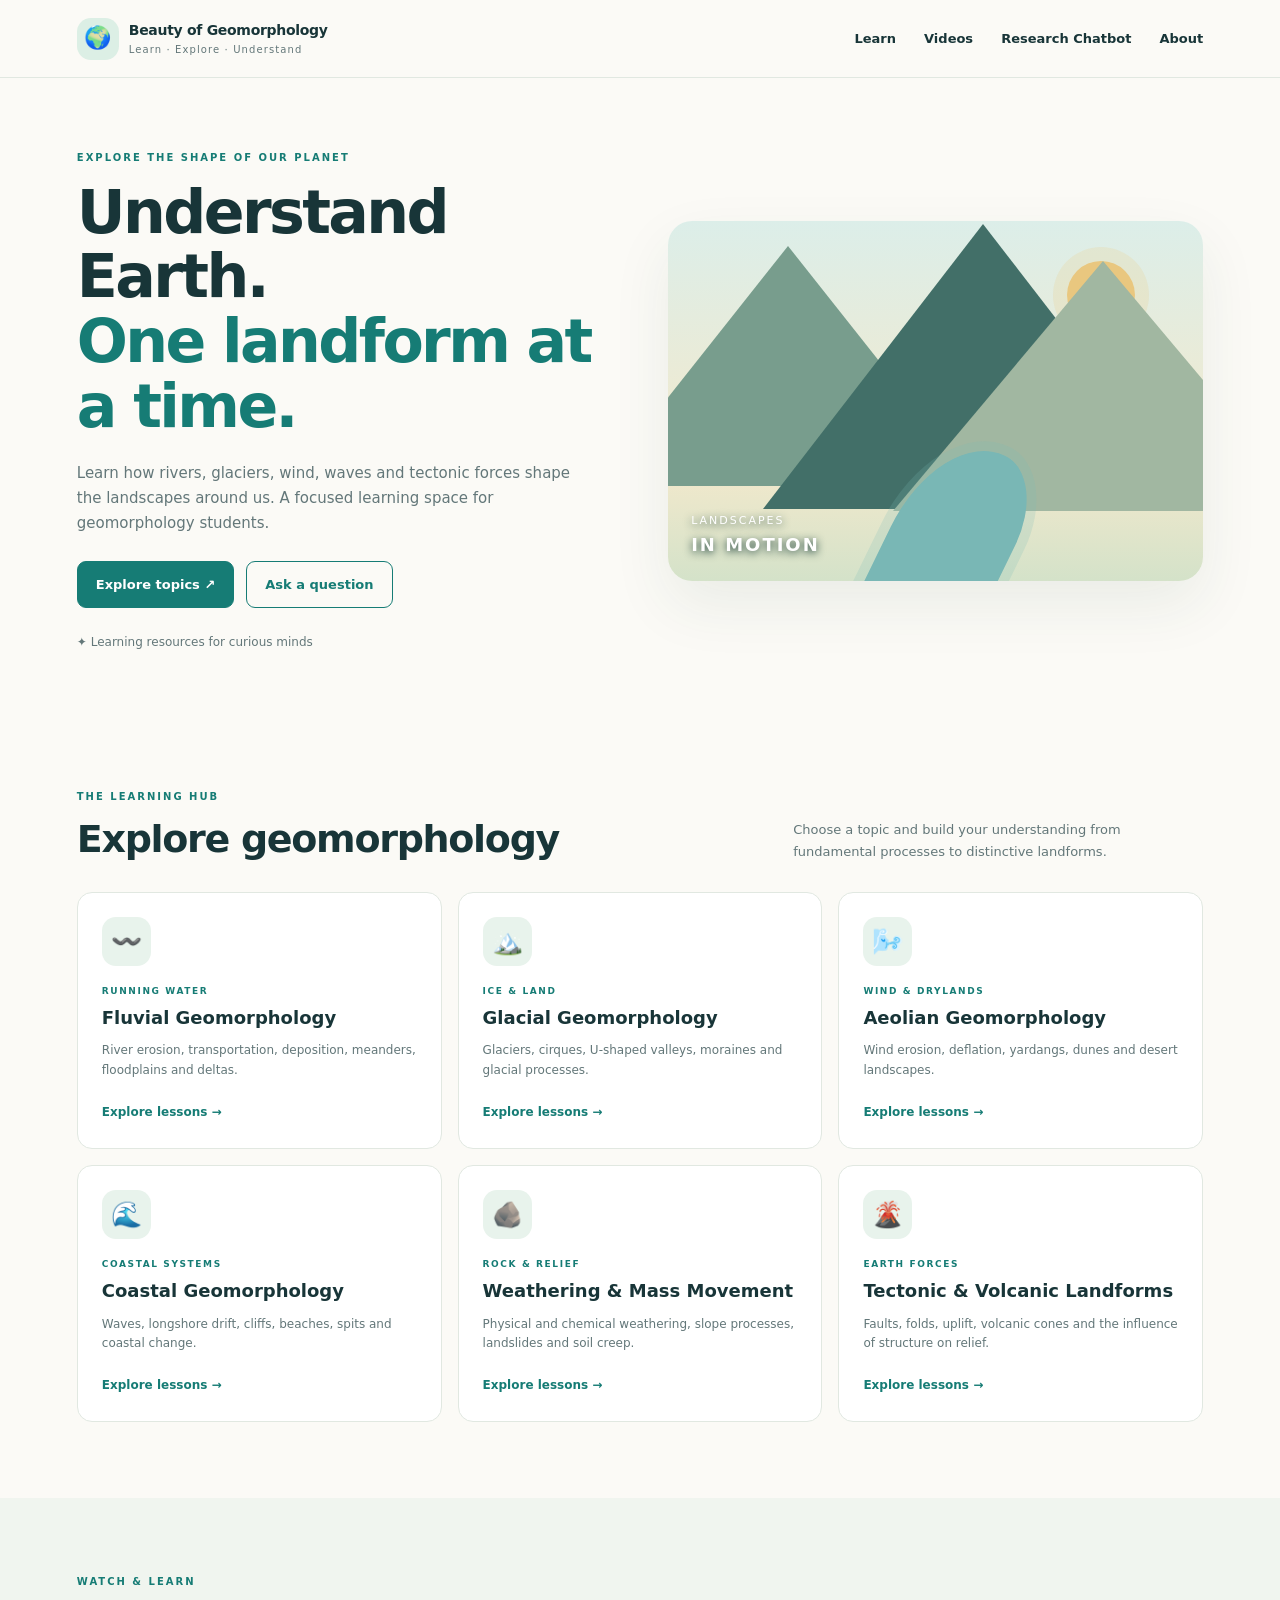
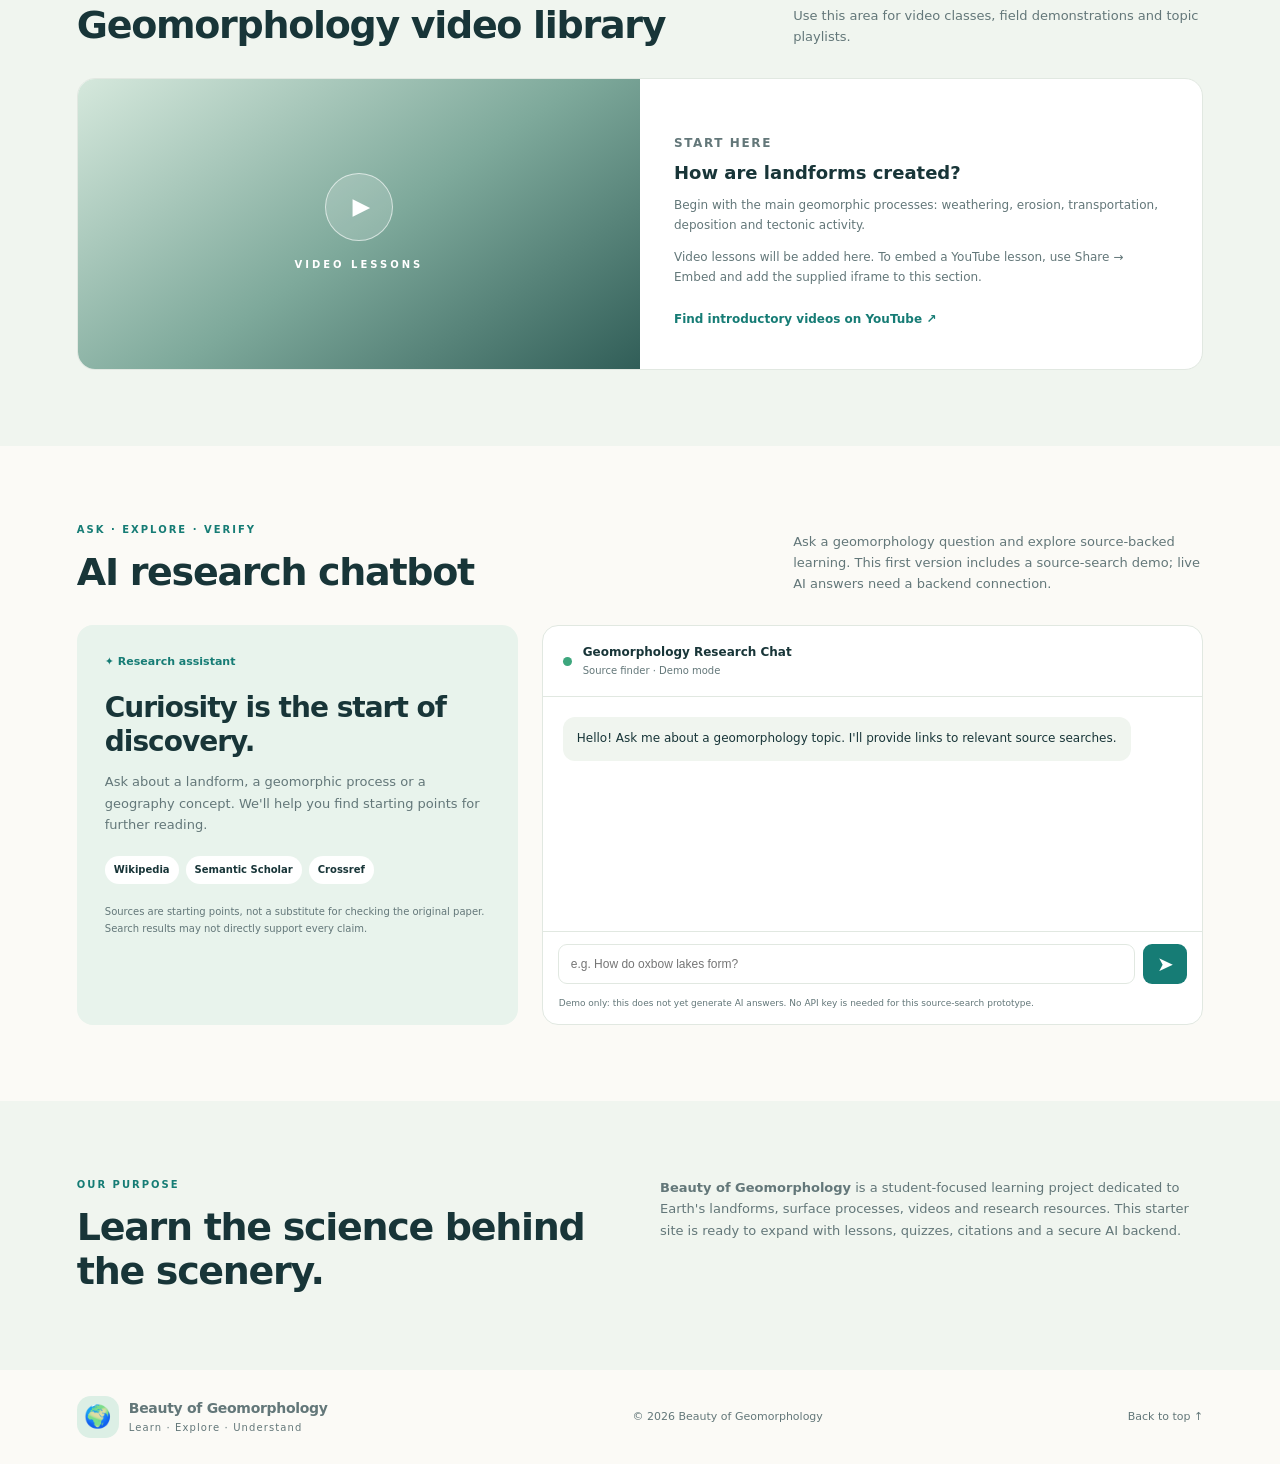
==== index.html @ 6f892590 "Add files via upload" ====
<!DOCTYPE html>
<html lang="en">
<head>
<meta charset="UTF-8">
<meta name="viewport" content="width=device-width, initial-scale=1">
<meta name="description" content="Beauty of Geomorphology: video learning and research-based explanations of Earth's landforms and processes.">
<title>Beauty of Geomorphology</title>
<link rel="stylesheet" href="style.css">
</head>
<body>
<header class="topbar">
  <a class="brand" href="#home"><span class="logo">🌍</span><span><b>Beauty of Geomorphology</b><small>Learn · Explore · Understand</small></span></a>
  <button class="menu" id="menuBtn" aria-label="Open menu">☰</button>
  <nav id="nav"><a href="#learn">Learn</a><a href="#videos">Videos</a><a href="#chat">Research Chatbot</a><a href="#about">About</a></nav>
</header>
<main>
<section class="hero" id="home">
  <div class="hero-copy">
    <p class="eyebrow">EXPLORE THE SHAPE OF OUR PLANET</p>
    <h1>Understand Earth.<br><em>One landform at a time.</em></h1>
    <p>Learn how rivers, glaciers, wind, waves and tectonic forces shape the landscapes around us. A focused learning space for geomorphology students.</p>
    <div class="actions"><a class="btn primary" href="#learn">Explore topics ↗</a><a class="btn secondary" href="#chat">Ask a question</a></div>
    <div class="note">✦ Learning resources for curious minds</div>
  </div>
  <div class="landscape" aria-label="Illustrated mountain and river landscape"><div class="sun"></div><div class="peak p1"></div><div class="peak p2"></div><div class="peak p3"></div><div class="river"></div><div class="land-label">LANDSCAPES<br><b>IN MOTION</b></div></div>
</section>
<section class="topic-section section" id="learn">
  <div class="section-head"><div><p class="eyebrow">THE LEARNING HUB</p><h2>Explore geomorphology</h2></div><p>Choose a topic and build your understanding from fundamental processes to distinctive landforms.</p></div>
  <div class="topics">
    <article class="topic"><span class="topic-icon">〰️</span><p class="tag">RUNNING WATER</p><h3>Fluvial Geomorphology</h3><p>River erosion, transportation, deposition, meanders, floodplains and deltas.</p><a href="#videos">Explore lessons →</a></article>
    <article class="topic"><span class="topic-icon">🏔️</span><p class="tag">ICE & LAND</p><h3>Glacial Geomorphology</h3><p>Glaciers, cirques, U-shaped valleys, moraines and glacial processes.</p><a href="#videos">Explore lessons →</a></article>
    <article class="topic"><span class="topic-icon">🌬️</span><p class="tag">WIND & DRYLANDS</p><h3>Aeolian Geomorphology</h3><p>Wind erosion, deflation, yardangs, dunes and desert landscapes.</p><a href="#videos">Explore lessons →</a></article>
    <article class="topic"><span class="topic-icon">🌊</span><p class="tag">COASTAL SYSTEMS</p><h3>Coastal Geomorphology</h3><p>Waves, longshore drift, cliffs, beaches, spits and coastal change.</p><a href="#videos">Explore lessons →</a></article>
    <article class="topic"><span class="topic-icon">🪨</span><p class="tag">ROCK & RELIEF</p><h3>Weathering & Mass Movement</h3><p>Physical and chemical weathering, slope processes, landslides and soil creep.</p><a href="#videos">Explore lessons →</a></article>
    <article class="topic"><span class="topic-icon">🌋</span><p class="tag">EARTH FORCES</p><h3>Tectonic & Volcanic Landforms</h3><p>Faults, folds, uplift, volcanic cones and the influence of structure on relief.</p><a href="#videos">Explore lessons →</a></article>
  </div>
</section>
<section class="video-section section" id="videos">
  <div class="section-head"><div><p class="eyebrow">WATCH & LEARN</p><h2>Geomorphology video library</h2></div><p>Use this area for video classes, field demonstrations and topic playlists.</p></div>
  <div class="video-card"><div class="video-placeholder"><span class="play">▶</span><small>VIDEO LESSONS</small></div><div class="video-text"><p class="tag">START HERE</p><h3>How are landforms created?</h3><p>Begin with the main geomorphic processes: weathering, erosion, transportation, deposition and tectonic activity.</p><p class="muted">Video lessons will be added here. To embed a YouTube lesson, use Share → Embed and add the supplied iframe to this section.</p><a class="text-link" href="https://www.youtube.com/results?search_query=introduction+to+geomorphology" target="_blank" rel="noopener">Find introductory videos on YouTube ↗</a></div></div>
</section>
<section class="chat-section section" id="chat">
  <div class="section-head"><div><p class="eyebrow">ASK · EXPLORE · VERIFY</p><h2>AI research chatbot</h2></div><p>Ask a geomorphology question and explore source-backed learning. This first version includes a source-search demo; live AI answers need a backend connection.</p></div>
  <div class="chat-layout">
    <div class="chat-intro"><div class="chat-badge">✦ Research assistant</div><h3>Curiosity is the start of discovery.</h3><p>Ask about a landform, a geomorphic process or a geography concept. We'll help you find starting points for further reading.</p><div class="source-list"><span>Wikipedia</span><span>Semantic Scholar</span><span>Crossref</span></div><p class="muted small">Sources are starting points, not a substitute for checking the original paper. Search results may not directly support every claim.</p></div>
    <div class="chatbox"><div class="chat-head"><span class="status-dot"></span><div><b>Geomorphology Research Chat</b><small>Source finder · Demo mode</small></div></div><div id="messages" class="messages"><div class="message bot">Hello! Ask me about a geomorphology topic. I'll provide links to relevant source searches.</div></div><form id="chatForm" class="chat-form"><input id="question" placeholder="e.g. How do oxbow lakes form?" maxlength="500" required><button aria-label="Send question">➤</button></form><p class="chat-disclaimer">Demo only: this does not yet generate AI answers. No API key is needed for this source-search prototype.</p></div>
  </div>
</section>
<section class="about section" id="about"><div><p class="eyebrow">OUR PURPOSE</p><h2>Learn the science behind the scenery.</h2></div><p><b>Beauty of Geomorphology</b> is a student-focused learning project dedicated to Earth's landforms, surface processes, videos and research resources. This starter site is ready to expand with lessons, quizzes, citations and a secure AI backend.</p></section>
</main>
<footer><a class="brand" href="#home"><span class="logo">🌍</span><span><b>Beauty of Geomorphology</b><small>Learn · Explore · Understand</small></span></a><p>© <span id="year"></span> Beauty of Geomorphology</p><a href="#home">Back to top ↑</a></footer>
<script src="script.js"></script>
</body>
</html>
---- style.css ----
:root{--ink:#183538;--muted:#637779;--teal:#167c75;--deep:#0c4c4b;--mint:#e8f3ec;--paper:#fbfaf6;--line:#e1e8e1;--gold:#e5bd6e;--white:#fff}*{box-sizing:border-box}html{scroll-behavior:smooth;scroll-padding-top:90px}body{margin:0;background:var(--paper);color:var(--ink);font-family:Inter,system-ui,-apple-system,"Segoe UI",sans-serif;line-height:1.65}a{color:inherit;text-decoration:none}.topbar{height:78px;padding:0 6%;display:flex;align-items:center;justify-content:space-between;position:sticky;top:0;background:rgba(251,250,246,.95);backdrop-filter:blur(12px);border-bottom:1px solid var(--line);z-index:10}.brand{display:flex;gap:10px;align-items:center}.logo{display:grid;place-items:center;width:42px;height:42px;background:#dcefe5;border-radius:14px;font-size:22px}.brand b{display:block;font-size:14px;letter-spacing:-.3px}.brand small{display:block;color:var(--muted);font-size:10px;letter-spacing:1.1px}nav{display:flex;align-items:center;gap:28px;font-size:13px;font-weight:650}nav a:hover,.text-link:hover{color:var(--teal)}.menu{display:none;border:0;background:transparent;font-size:24px}.hero{padding:72px 6% 60px;display:grid;grid-template-columns:1fr 1fr;align-items:center;gap:5%;min-height:520px;overflow:hidden}.eyebrow{font-size:10px;font-weight:800;letter-spacing:2px;color:var(--teal);margin:0 0 13px}.hero h1{font-size:clamp(36px,4.7vw,62px);line-height:1.08;letter-spacing:-2.6px;margin:0 0 22px}.hero h1 em{font-style:normal;color:var(--teal)}.hero-copy>p:not(.eyebrow){color:var(--muted);max-width:520px;font-size:15px}.actions{display:flex;gap:12px;flex-wrap:wrap;margin-top:25px}.btn{border-radius:9px;padding:12px 18px;font-weight:750;font-size:13px;display:inline-flex;align-items:center;justify-content:center;gap:12px;border:1px solid var(--teal);cursor:pointer}.primary{background:var(--teal);color:#fff}.primary:hover{background:var(--deep)}.secondary{color:var(--teal);background:transparent}.note{margin-top:25px;font-size:12px;color:var(--muted)}.landscape{height:360px;border-radius:24px;position:relative;overflow:hidden;background:linear-gradient(#dceee9 0%,#f3e9cc 68%,#d4e2c9 100%);box-shadow:0 24px 60px #284d3914}.sun{position:absolute;top:40px;right:68px;width:68px;height:68px;border-radius:50%;background:#e9c77f;box-shadow:0 0 0 14px #e9c77f33}.peak{position:absolute;bottom:95px;width:0;height:0;border-left:190px solid transparent;border-right:190px solid transparent;border-bottom:240px solid #709a8c}.p1{left:-70px;border-bottom-color:#789d8d}.p2{left:95px;bottom:72px;border-left-width:220px;border-right-width:220px;border-bottom-width:285px;border-bottom-color:#426f68}.p3{right:-110px;bottom:70px;border-left-width:210px;border-right-width:210px;border-bottom-width:250px;border-bottom-color:#a1b7a1}.river{position:absolute;bottom:-50px;left:42%;height:190px;width:120px;background:#79b7b5;transform:rotate(26deg);border-radius:60% 40% 0 0;box-shadow:0 0 0 10px #79b7b533}.land-label{position:absolute;bottom:22px;left:23px;color:#fff;font-size:11px;letter-spacing:2px;text-shadow:0 2px 9px #173d39}.land-label b{font-size:18px}.section{padding:76px 6%}.section-head{display:flex;justify-content:space-between;align-items:end;gap:28px;margin-bottom:30px}.section-head h2,.about h2{font-size:clamp(27px,3vw,38px);line-height:1.15;letter-spacing:-1.3px;margin:0}.section-head>p{max-width:410px;color:var(--muted);font-size:13px;margin:0}.topics{display:grid;grid-template-columns:repeat(3,1fr);gap:16px}.topic{padding:24px;border:1px solid var(--line);border-radius:15px;background:#fff;transition:transform .2s,box-shadow .2s}.topic:hover{transform:translateY(-3px);box-shadow:0 14px 32px #234b3c0b}.topic-icon{font-size:25px;display:inline-grid;place-items:center;background:var(--mint);width:49px;height:49px;border-radius:14px}.tag{font-size:9px;font-weight:800;letter-spacing:1.6px;color:var(--teal);margin:18px 0 7px}.topic h3,.video-text h3{font-size:18px;line-height:1.3;margin:0 0 8px}.topic>p:not(.tag),.video-text>p{font-size:12px;color:var(--muted)}.topic a,.text-link{display:inline-block;margin-top:10px;font-size:12px;color:var(--teal);font-weight:800}.video-section{background:#f0f5ef}.video-card{display:grid;grid-template-columns:1fr 1fr;background:#fff;border:1px solid var(--line);border-radius:18px;overflow:hidden}.video-placeholder{min-height:290px;background:linear-gradient(145deg,#d5e8dc,#7ea99b 52%,#315e58);display:flex;flex-direction:column;align-items:center;justify-content:center;gap:16px;color:#fff}.play{display:grid;place-items:center;width:68px;height:68px;border-radius:50%;background:#ffffff2b;border:1px solid #ffffff9c;font-size:23px;padding-left:5px}.video-placeholder small{font-size:10px;letter-spacing:3px;font-weight:800}.video-text{padding:34px;align-self:center}.muted{color:var(--muted)}.chat-layout{display:grid;grid-template-columns:.8fr 1.2fr;gap:24px;align-items:stretch}.chat-intro{padding:28px;border-radius:16px;background:#e8f3ec}.chat-badge{font-size:11px;font-weight:800;color:var(--teal)}.chat-intro h3{font-size:28px;line-height:1.2;letter-spacing:-1px;margin:20px 0 12px}.chat-intro p{font-size:13px;color:var(--muted)}.source-list{display:flex;gap:7px;flex-wrap:wrap;margin:20px 0}.source-list span{font-size:10px;font-weight:750;padding:6px 9px;background:#fff;border-radius:30px}.small{font-size:10px!important}.chatbox{background:#fff;border:1px solid var(--line);border-radius:16px;overflow:hidden;display:flex;flex-direction:column;min-height:400px}.chat-head{display:flex;gap:11px;align-items:center;padding:17px 20px;border-bottom:1px solid var(--line)}.status-dot{width:9px;height:9px;border-radius:50%;background:#3da67d}.chat-head b,.chat-head small{display:block}.chat-head b{font-size:12px}.chat-head small{font-size:10px;color:var(--muted)}.messages{padding:20px;display:flex;flex-direction:column;gap:12px;flex:1;max-height:320px;overflow:auto}.message{max-width:95%;padding:12px 14px;border-radius:12px;font-size:12px;white-space:pre-wrap;overflow-wrap:anywhere}.bot{background:#f0f5ef;align-self:flex-start}.user{background:var(--teal);color:#fff;align-self:flex-end}.message a{color:var(--teal);text-decoration:underline}.chat-form{display:flex;gap:8px;padding:12px 15px;border-top:1px solid var(--line)}.chat-form input{min-width:0;flex:1;padding:12px;border:1px solid var(--line);border-radius:9px;outline-color:var(--teal);font-size:12px}.chat-form button{width:44px;border:0;border-radius:9px;background:var(--teal);color:#fff;font-size:20px;cursor:pointer}.chat-disclaimer{padding:0 16px 13px;margin:0;font-size:9px;color:var(--muted)}.about{display:grid;grid-template-columns:1fr 1fr;gap:40px;background:#f0f5ef}.about>p{margin:0;color:var(--muted);font-size:13px}footer{display:flex;justify-content:space-between;align-items:center;gap:18px;padding:26px 6%;font-size:11px;color:var(--muted)}footer p{margin:0}.footer-brand{color:var(--ink)}@media(max-width:800px){.topbar{padding:0 5%;height:72px}.menu{display:block}nav{display:none;position:absolute;top:71px;left:0;right:0;background:var(--paper);padding:20px 6%;border-bottom:1px solid var(--line);flex-direction:column;align-items:flex-start;gap:16px}nav.open{display:flex}.hero{grid-template-columns:1fr;padding-top:52px;gap:34px}.landscape{height:300px}.section{padding:56px 5%}.section-head{align-items:flex-start;flex-direction:column;gap:10px}.topics{grid-template-columns:repeat(2,1fr)}.chat-layout{grid-template-columns:1fr}.about{grid-template-columns:1fr;gap:16px}footer{padding:22px 5%;flex-wrap:wrap}}@media(max-width:520px){.brand b{font-size:12px}.brand small{font-size:8px}.hero h1{font-size:40px;letter-spacing:-1.8px}.topics{grid-template-columns:1fr}.video-card{grid-template-columns:1fr}.video-placeholder{min-height:220px}.video-text{padding:25px}.section-head h2,.about h2{font-size:30px}footer{align-items:flex-start;flex-direction:column}}
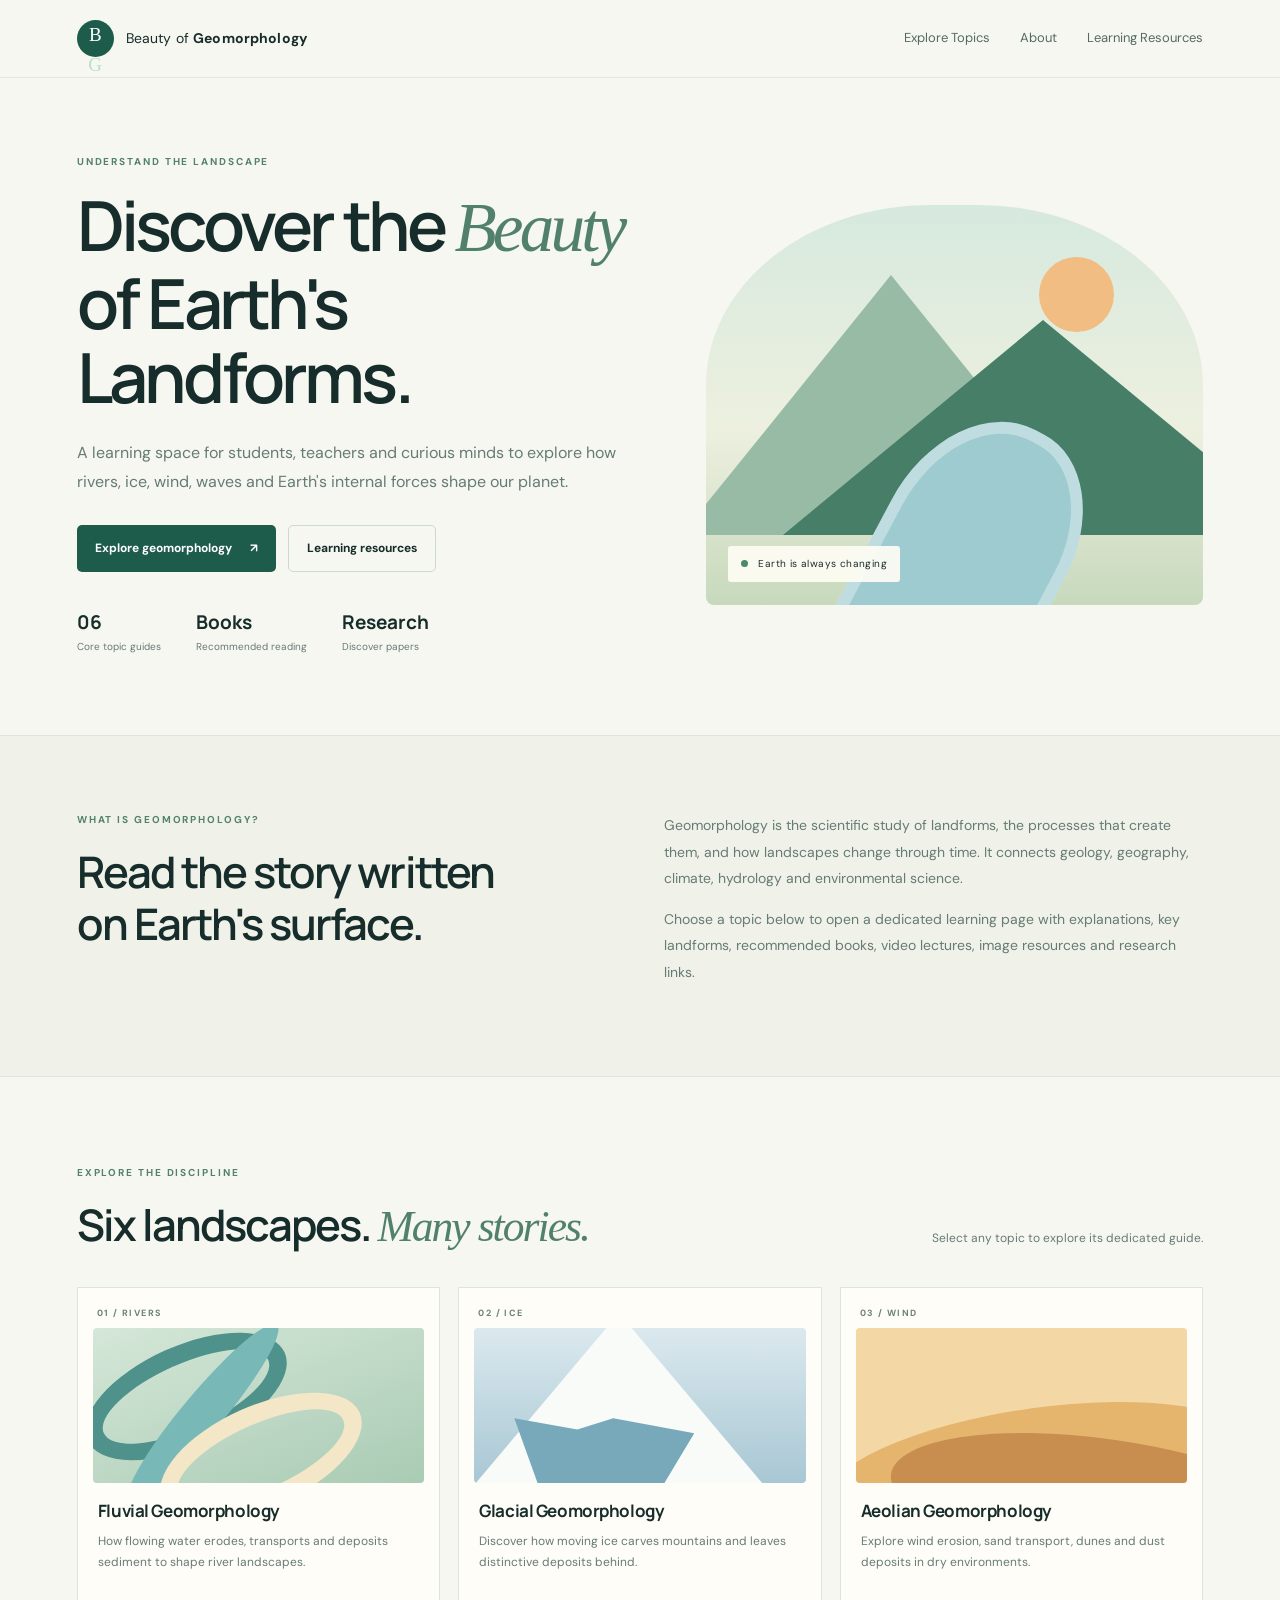
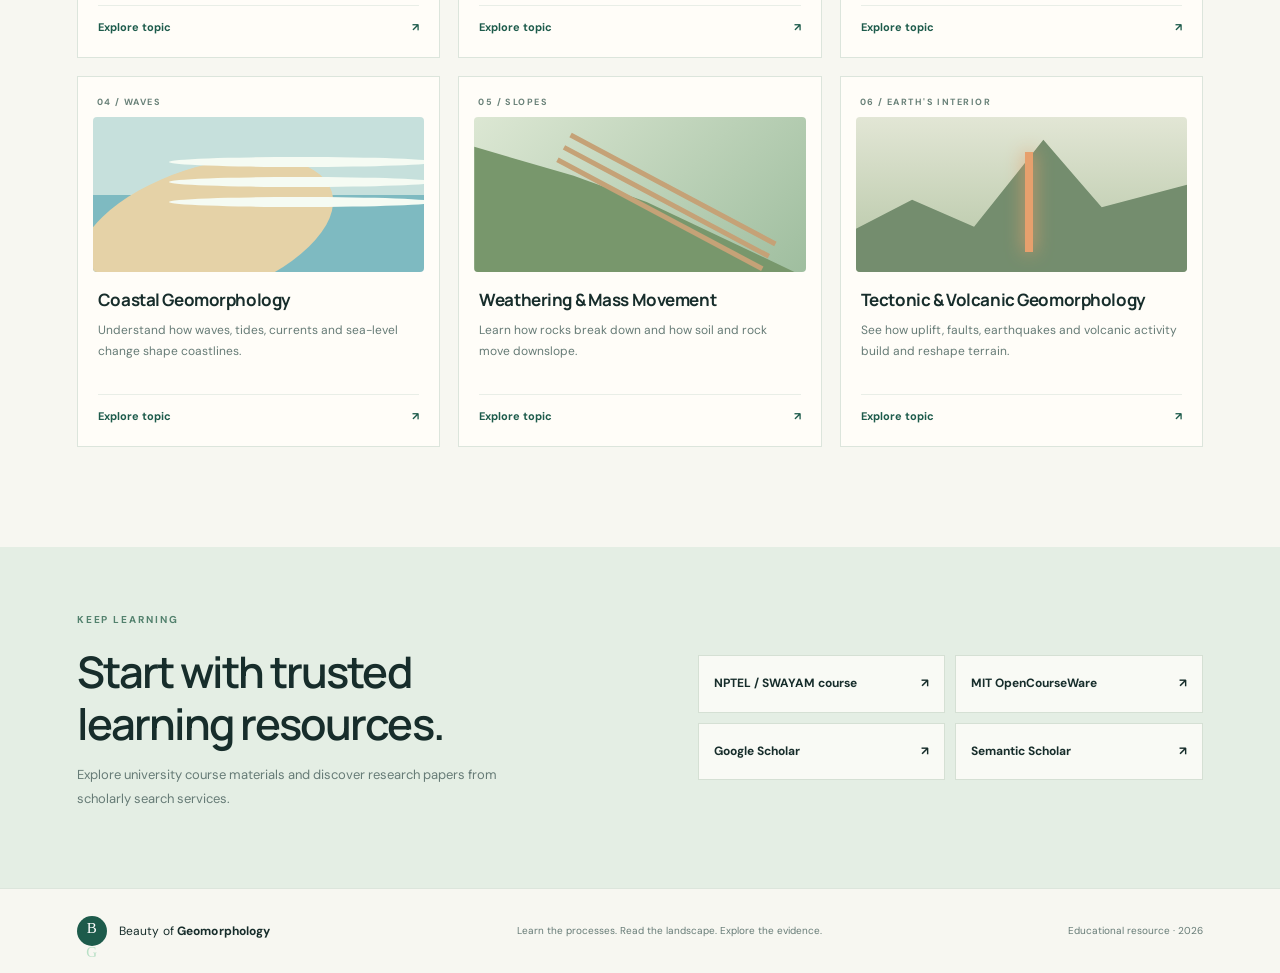
==== commit 8cfe0522: "Add files via upload" ====
--- a/index.html
+++ b/index.html
@@ -1,54 +1,55 @@
-<!DOCTYPE html>
+<!doctype html>
 <html lang="en">
 <head>
-<meta charset="UTF-8">
-<meta name="viewport" content="width=device-width, initial-scale=1">
-<meta name="description" content="Beauty of Geomorphology: video learning and research-based explanations of Earth's landforms and processes.">
-<title>Beauty of Geomorphology</title>
-<link rel="stylesheet" href="style.css">
+  <meta charset="utf-8">
+  <meta name="viewport" content="width=device-width, initial-scale=1">
+  <meta name="description" content="Beauty of Geomorphology — explore landforms, surface processes, videos, books and research resources.">
+  <title>Beauty of Geomorphology | Explore Earth's Landscapes</title>
+  <link rel="stylesheet" href="style.css">
 </head>
 <body>
-<header class="topbar">
-  <a class="brand" href="#home"><span class="logo">🌍</span><span><b>Beauty of Geomorphology</b><small>Learn · Explore · Understand</small></span></a>
-  <button class="menu" id="menuBtn" aria-label="Open menu">☰</button>
-  <nav id="nav"><a href="#learn">Learn</a><a href="#videos">Videos</a><a href="#chat">Research Chatbot</a><a href="#about">About</a></nav>
-</header>
-<main>
-<section class="hero" id="home">
-  <div class="hero-copy">
-    <p class="eyebrow">EXPLORE THE SHAPE OF OUR PLANET</p>
-    <h1>Understand Earth.<br><em>One landform at a time.</em></h1>
-    <p>Learn how rivers, glaciers, wind, waves and tectonic forces shape the landscapes around us. A focused learning space for geomorphology students.</p>
-    <div class="actions"><a class="btn primary" href="#learn">Explore topics ↗</a><a class="btn secondary" href="#chat">Ask a question</a></div>
-    <div class="note">✦ Learning resources for curious minds</div>
-  </div>
-  <div class="landscape" aria-label="Illustrated mountain and river landscape"><div class="sun"></div><div class="peak p1"></div><div class="peak p2"></div><div class="peak p3"></div><div class="river"></div><div class="land-label">LANDSCAPES<br><b>IN MOTION</b></div></div>
-</section>
-<section class="topic-section section" id="learn">
-  <div class="section-head"><div><p class="eyebrow">THE LEARNING HUB</p><h2>Explore geomorphology</h2></div><p>Choose a topic and build your understanding from fundamental processes to distinctive landforms.</p></div>
-  <div class="topics">
-    <article class="topic"><span class="topic-icon">〰️</span><p class="tag">RUNNING WATER</p><h3>Fluvial Geomorphology</h3><p>River erosion, transportation, deposition, meanders, floodplains and deltas.</p><a href="#videos">Explore lessons →</a></article>
-    <article class="topic"><span class="topic-icon">🏔️</span><p class="tag">ICE & LAND</p><h3>Glacial Geomorphology</h3><p>Glaciers, cirques, U-shaped valleys, moraines and glacial processes.</p><a href="#videos">Explore lessons →</a></article>
-    <article class="topic"><span class="topic-icon">🌬️</span><p class="tag">WIND & DRYLANDS</p><h3>Aeolian Geomorphology</h3><p>Wind erosion, deflation, yardangs, dunes and desert landscapes.</p><a href="#videos">Explore lessons →</a></article>
-    <article class="topic"><span class="topic-icon">🌊</span><p class="tag">COASTAL SYSTEMS</p><h3>Coastal Geomorphology</h3><p>Waves, longshore drift, cliffs, beaches, spits and coastal change.</p><a href="#videos">Explore lessons →</a></article>
-    <article class="topic"><span class="topic-icon">🪨</span><p class="tag">ROCK & RELIEF</p><h3>Weathering & Mass Movement</h3><p>Physical and chemical weathering, slope processes, landslides and soil creep.</p><a href="#videos">Explore lessons →</a></article>
-    <article class="topic"><span class="topic-icon">🌋</span><p class="tag">EARTH FORCES</p><h3>Tectonic & Volcanic Landforms</h3><p>Faults, folds, uplift, volcanic cones and the influence of structure on relief.</p><a href="#videos">Explore lessons →</a></article>
-  </div>
-</section>
-<section class="video-section section" id="videos">
-  <div class="section-head"><div><p class="eyebrow">WATCH & LEARN</p><h2>Geomorphology video library</h2></div><p>Use this area for video classes, field demonstrations and topic playlists.</p></div>
-  <div class="video-card"><div class="video-placeholder"><span class="play">▶</span><small>VIDEO LESSONS</small></div><div class="video-text"><p class="tag">START HERE</p><h3>How are landforms created?</h3><p>Begin with the main geomorphic processes: weathering, erosion, transportation, deposition and tectonic activity.</p><p class="muted">Video lessons will be added here. To embed a YouTube lesson, use Share → Embed and add the supplied iframe to this section.</p><a class="text-link" href="https://www.youtube.com/results?search_query=introduction+to+geomorphology" target="_blank" rel="noopener">Find introductory videos on YouTube ↗</a></div></div>
-</section>
-<section class="chat-section section" id="chat">
-  <div class="section-head"><div><p class="eyebrow">ASK · EXPLORE · VERIFY</p><h2>AI research chatbot</h2></div><p>Ask a geomorphology question and explore source-backed learning. This first version includes a source-search demo; live AI answers need a backend connection.</p></div>
-  <div class="chat-layout">
-    <div class="chat-intro"><div class="chat-badge">✦ Research assistant</div><h3>Curiosity is the start of discovery.</h3><p>Ask about a landform, a geomorphic process or a geography concept. We'll help you find starting points for further reading.</p><div class="source-list"><span>Wikipedia</span><span>Semantic Scholar</span><span>Crossref</span></div><p class="muted small">Sources are starting points, not a substitute for checking the original paper. Search results may not directly support every claim.</p></div>
-    <div class="chatbox"><div class="chat-head"><span class="status-dot"></span><div><b>Geomorphology Research Chat</b><small>Source finder · Demo mode</small></div></div><div id="messages" class="messages"><div class="message bot">Hello! Ask me about a geomorphology topic. I'll provide links to relevant source searches.</div></div><form id="chatForm" class="chat-form"><input id="question" placeholder="e.g. How do oxbow lakes form?" maxlength="500" required><button aria-label="Send question">➤</button></form><p class="chat-disclaimer">Demo only: this does not yet generate AI answers. No API key is needed for this source-search prototype.</p></div>
-  </div>
-</section>
-<section class="about section" id="about"><div><p class="eyebrow">OUR PURPOSE</p><h2>Learn the science behind the scenery.</h2></div><p><b>Beauty of Geomorphology</b> is a student-focused learning project dedicated to Earth's landforms, surface processes, videos and research resources. This starter site is ready to expand with lessons, quizzes, citations and a secure AI backend.</p></section>
-</main>
-<footer><a class="brand" href="#home"><span class="logo">🌍</span><span><b>Beauty of Geomorphology</b><small>Learn · Explore · Understand</small></span></a><p>© <span id="year"></span> Beauty of Geomorphology</p><a href="#home">Back to top ↑</a></footer>
-<script src="script.js"></script>
+  <header class="site-header">
+    <a class="brand" href="index.html"><span class="brand-mark">B<span>G</span></span><span>Beauty of <strong>Geomorphology</strong></span></a>
+    <button class="menu-toggle" id="menuToggle" aria-label="Toggle navigation">☰</button>
+    <nav id="mainNav">
+      <a href="#topics">Explore Topics</a><a href="#about">About</a><a href="#learning">Learning Resources</a>
+    </nav>
+  </header>
+  <main>
+    <section class="hero">
+      <div class="hero-content">
+        <p class="eyebrow">UNDERSTAND THE LANDSCAPE</p>
+        <h1>Discover the <em>Beauty</em><br>of Earth's Landforms.</h1>
+        <p class="hero-copy">A learning space for students, teachers and curious minds to explore how rivers, ice, wind, waves and Earth's internal forces shape our planet.</p>
+        <div class="hero-actions"><a class="button button-primary" href="#topics">Explore geomorphology <span>↗</span></a><a class="button button-ghost" href="#learning">Learning resources</a></div>
+        <div class="hero-stats"><div><strong>06</strong><span>Core topic guides</span></div><div><strong>Books</strong><span>Recommended reading</span></div><div><strong>Research</strong><span>Discover papers</span></div></div>
+      </div>
+      <div class="hero-visual" role="img" aria-label="Illustrated mountain and river landscape">
+        <div class="sun"></div><div class="mountain mountain-back"></div><div class="mountain mountain-front"></div><div class="river"></div>
+        <div class="visual-label"><span class="pulse"></span> Earth is always changing</div>
+      </div>
+    </section>
+
+    <section class="section intro" id="about">
+      <div class="section-heading"><p class="eyebrow">WHAT IS GEOMORPHOLOGY?</p><h2>Read the story written<br>on Earth's surface.</h2></div>
+      <div class="intro-copy"><p>Geomorphology is the scientific study of landforms, the processes that create them, and how landscapes change through time. It connects geology, geography, climate, hydrology and environmental science.</p><p>Choose a topic below to open a dedicated learning page with explanations, key landforms, recommended books, video lectures, image resources and research links.</p></div>
+    </section>
+
+    <section class="section topics-section" id="topics">
+      <div class="section-topline"><div><p class="eyebrow">EXPLORE THE DISCIPLINE</p><h2>Six landscapes. <em>Many stories.</em></h2></div><p class="section-note">Select any topic to explore its dedicated guide.</p></div>
+      <div class="topic-grid">
+        <a class="topic-card topic-fluvial" href="topic.html?topic=fluvial"><span class="topic-number">01 / RIVERS</span><div class="topic-art art-river"><span></span></div><div class="topic-card-body"><h3>Fluvial Geomorphology</h3><p>How flowing water erodes, transports and deposits sediment to shape river landscapes.</p><span class="card-link">Explore topic <b>↗</b></span></div></a>
+        <a class="topic-card topic-glacial" href="topic.html?topic=glacial"><span class="topic-number">02 / ICE</span><div class="topic-art art-glacier"><span></span></div><div class="topic-card-body"><h3>Glacial Geomorphology</h3><p>Discover how moving ice carves mountains and leaves distinctive deposits behind.</p><span class="card-link">Explore topic <b>↗</b></span></div></a>
+        <a class="topic-card topic-aeolian" href="topic.html?topic=aeolian"><span class="topic-number">03 / WIND</span><div class="topic-art art-dunes"><span></span></div><div class="topic-card-body"><h3>Aeolian Geomorphology</h3><p>Explore wind erosion, sand transport, dunes and dust deposits in dry environments.</p><span class="card-link">Explore topic <b>↗</b></span></div></a>
+        <a class="topic-card topic-coastal" href="topic.html?topic=coastal"><span class="topic-number">04 / WAVES</span><div class="topic-art art-coast"><span></span></div><div class="topic-card-body"><h3>Coastal Geomorphology</h3><p>Understand how waves, tides, currents and sea-level change shape coastlines.</p><span class="card-link">Explore topic <b>↗</b></span></div></a>
+        <a class="topic-card topic-weathering" href="topic.html?topic=weathering"><span class="topic-number">05 / SLOPES</span><div class="topic-art art-slope"><span></span></div><div class="topic-card-body"><h3>Weathering &amp; Mass Movement</h3><p>Learn how rocks break down and how soil and rock move downslope.</p><span class="card-link">Explore topic <b>↗</b></span></div></a>
+        <a class="topic-card topic-tectonic" href="topic.html?topic=tectonic"><span class="topic-number">06 / EARTH'S INTERIOR</span><div class="topic-art art-tectonic"><span></span></div><div class="topic-card-body"><h3>Tectonic &amp; Volcanic Geomorphology</h3><p>See how uplift, faults, earthquakes and volcanic activity build and reshape terrain.</p><span class="card-link">Explore topic <b>↗</b></span></div></a>
+      </div>
+    </section>
+
+    <section class="resource-band" id="learning"><div><p class="eyebrow">KEEP LEARNING</p><h2>Start with trusted<br>learning resources.</h2><p>Explore university course materials and discover research papers from scholarly search services.</p></div><div class="resource-links"><a href="https://onlinecourses.nptel.ac.in/e-learning/preview/noc22_ce48" target="_blank" rel="noopener">NPTEL / SWAYAM course <span>↗</span></a><a href="https://ocw.mit.edu/courses/12-163-surface-processes-and-landscape-evolution-fall-2004/pages/lecture-notes/" target="_blank" rel="noopener">MIT OpenCourseWare <span>↗</span></a><a href="https://scholar.google.com/" target="_blank" rel="noopener">Google Scholar <span>↗</span></a><a href="https://www.semanticscholar.org/" target="_blank" rel="noopener">Semantic Scholar <span>↗</span></a></div></section>
+  </main>
+  <footer><a class="brand footer-brand" href="index.html"><span class="brand-mark">B<span>G</span></span><span>Beauty of <strong>Geomorphology</strong></span></a><p>Learn the processes. Read the landscape. Explore the evidence.</p><span>Educational resource · 2026</span></footer>
+  <script src="script.js"></script>
 </body>
-</html>
+</html>
--- a/style.css
+++ b/style.css
@@ -1 +1,5 @@
-:root{--ink:#183538;--muted:#637779;--teal:#167c75;--deep:#0c4c4b;--mint:#e8f3ec;--paper:#fbfaf6;--line:#e1e8e1;--gold:#e5bd6e;--white:#fff}*{box-sizing:border-box}html{scroll-behavior:smooth;scroll-padding-top:90px}body{margin:0;background:var(--paper);color:var(--ink);font-family:Inter,system-ui,-apple-system,"Segoe UI",sans-serif;line-height:1.65}a{color:inherit;text-decoration:none}.topbar{height:78px;padding:0 6%;display:flex;align-items:center;justify-content:space-between;position:sticky;top:0;background:rgba(251,250,246,.95);backdrop-filter:blur(12px);border-bottom:1px solid var(--line);z-index:10}.brand{display:flex;gap:10px;align-items:center}.logo{display:grid;place-items:center;width:42px;height:42px;background:#dcefe5;border-radius:14px;font-size:22px}.brand b{display:block;font-size:14px;letter-spacing:-.3px}.brand small{display:block;color:var(--muted);font-size:10px;letter-spacing:1.1px}nav{display:flex;align-items:center;gap:28px;font-size:13px;font-weight:650}nav a:hover,.text-link:hover{color:var(--teal)}.menu{display:none;border:0;background:transparent;font-size:24px}.hero{padding:72px 6% 60px;display:grid;grid-template-columns:1fr 1fr;align-items:center;gap:5%;min-height:520px;overflow:hidden}.eyebrow{font-size:10px;font-weight:800;letter-spacing:2px;color:var(--teal);margin:0 0 13px}.hero h1{font-size:clamp(36px,4.7vw,62px);line-height:1.08;letter-spacing:-2.6px;margin:0 0 22px}.hero h1 em{font-style:normal;color:var(--teal)}.hero-copy>p:not(.eyebrow){color:var(--muted);max-width:520px;font-size:15px}.actions{display:flex;gap:12px;flex-wrap:wrap;margin-top:25px}.btn{border-radius:9px;padding:12px 18px;font-weight:750;font-size:13px;display:inline-flex;align-items:center;justify-content:center;gap:12px;border:1px solid var(--teal);cursor:pointer}.primary{background:var(--teal);color:#fff}.primary:hover{background:var(--deep)}.secondary{color:var(--teal);background:transparent}.note{margin-top:25px;font-size:12px;color:var(--muted)}.landscape{height:360px;border-radius:24px;position:relative;overflow:hidden;background:linear-gradient(#dceee9 0%,#f3e9cc 68%,#d4e2c9 100%);box-shadow:0 24px 60px #284d3914}.sun{position:absolute;top:40px;right:68px;width:68px;height:68px;border-radius:50%;background:#e9c77f;box-shadow:0 0 0 14px #e9c77f33}.peak{position:absolute;bottom:95px;width:0;height:0;border-left:190px solid transparent;border-right:190px solid transparent;border-bottom:240px solid #709a8c}.p1{left:-70px;border-bottom-color:#789d8d}.p2{left:95px;bottom:72px;border-left-width:220px;border-right-width:220px;border-bottom-width:285px;border-bottom-color:#426f68}.p3{right:-110px;bottom:70px;border-left-width:210px;border-right-width:210px;border-bottom-width:250px;border-bottom-color:#a1b7a1}.river{position:absolute;bottom:-50px;left:42%;height:190px;width:120px;background:#79b7b5;transform:rotate(26deg);border-radius:60% 40% 0 0;box-shadow:0 0 0 10px #79b7b533}.land-label{position:absolute;bottom:22px;left:23px;color:#fff;font-size:11px;letter-spacing:2px;text-shadow:0 2px 9px #173d39}.land-label b{font-size:18px}.section{padding:76px 6%}.section-head{display:flex;justify-content:space-between;align-items:end;gap:28px;margin-bottom:30px}.section-head h2,.about h2{font-size:clamp(27px,3vw,38px);line-height:1.15;letter-spacing:-1.3px;margin:0}.section-head>p{max-width:410px;color:var(--muted);font-size:13px;margin:0}.topics{display:grid;grid-template-columns:repeat(3,1fr);gap:16px}.topic{padding:24px;border:1px solid var(--line);border-radius:15px;background:#fff;transition:transform .2s,box-shadow .2s}.topic:hover{transform:translateY(-3px);box-shadow:0 14px 32px #234b3c0b}.topic-icon{font-size:25px;display:inline-grid;place-items:center;background:var(--mint);width:49px;height:49px;border-radius:14px}.tag{font-size:9px;font-weight:800;letter-spacing:1.6px;color:var(--teal);margin:18px 0 7px}.topic h3,.video-text h3{font-size:18px;line-height:1.3;margin:0 0 8px}.topic>p:not(.tag),.video-text>p{font-size:12px;color:var(--muted)}.topic a,.text-link{display:inline-block;margin-top:10px;font-size:12px;color:var(--teal);font-weight:800}.video-section{background:#f0f5ef}.video-card{display:grid;grid-template-columns:1fr 1fr;background:#fff;border:1px solid var(--line);border-radius:18px;overflow:hidden}.video-placeholder{min-height:290px;background:linear-gradient(145deg,#d5e8dc,#7ea99b 52%,#315e58);display:flex;flex-direction:column;align-items:center;justify-content:center;gap:16px;color:#fff}.play{display:grid;place-items:center;width:68px;height:68px;border-radius:50%;background:#ffffff2b;border:1px solid #ffffff9c;font-size:23px;padding-left:5px}.video-placeholder small{font-size:10px;letter-spacing:3px;font-weight:800}.video-text{padding:34px;align-self:center}.muted{color:var(--muted)}.chat-layout{display:grid;grid-template-columns:.8fr 1.2fr;gap:24px;align-items:stretch}.chat-intro{padding:28px;border-radius:16px;background:#e8f3ec}.chat-badge{font-size:11px;font-weight:800;color:var(--teal)}.chat-intro h3{font-size:28px;line-height:1.2;letter-spacing:-1px;margin:20px 0 12px}.chat-intro p{font-size:13px;color:var(--muted)}.source-list{display:flex;gap:7px;flex-wrap:wrap;margin:20px 0}.source-list span{font-size:10px;font-weight:750;padding:6px 9px;background:#fff;border-radius:30px}.small{font-size:10px!important}.chatbox{background:#fff;border:1px solid var(--line);border-radius:16px;overflow:hidden;display:flex;flex-direction:column;min-height:400px}.chat-head{display:flex;gap:11px;align-items:center;padding:17px 20px;border-bottom:1px solid var(--line)}.status-dot{width:9px;height:9px;border-radius:50%;background:#3da67d}.chat-head b,.chat-head small{display:block}.chat-head b{font-size:12px}.chat-head small{font-size:10px;color:var(--muted)}.messages{padding:20px;display:flex;flex-direction:column;gap:12px;flex:1;max-height:320px;overflow:auto}.message{max-width:95%;padding:12px 14px;border-radius:12px;font-size:12px;white-space:pre-wrap;overflow-wrap:anywhere}.bot{background:#f0f5ef;align-self:flex-start}.user{background:var(--teal);color:#fff;align-self:flex-end}.message a{color:var(--teal);text-decoration:underline}.chat-form{display:flex;gap:8px;padding:12px 15px;border-top:1px solid var(--line)}.chat-form input{min-width:0;flex:1;padding:12px;border:1px solid var(--line);border-radius:9px;outline-color:var(--teal);font-size:12px}.chat-form button{width:44px;border:0;border-radius:9px;background:var(--teal);color:#fff;font-size:20px;cursor:pointer}.chat-disclaimer{padding:0 16px 13px;margin:0;font-size:9px;color:var(--muted)}.about{display:grid;grid-template-columns:1fr 1fr;gap:40px;background:#f0f5ef}.about>p{margin:0;color:var(--muted);font-size:13px}footer{display:flex;justify-content:space-between;align-items:center;gap:18px;padding:26px 6%;font-size:11px;color:var(--muted)}footer p{margin:0}.footer-brand{color:var(--ink)}@media(max-width:800px){.topbar{padding:0 5%;height:72px}.menu{display:block}nav{display:none;position:absolute;top:71px;left:0;right:0;background:var(--paper);padding:20px 6%;border-bottom:1px solid var(--line);flex-direction:column;align-items:flex-start;gap:16px}nav.open{display:flex}.hero{grid-template-columns:1fr;padding-top:52px;gap:34px}.landscape{height:300px}.section{padding:56px 5%}.section-head{align-items:flex-start;flex-direction:column;gap:10px}.topics{grid-template-columns:repeat(2,1fr)}.chat-layout{grid-template-columns:1fr}.about{grid-template-columns:1fr;gap:16px}footer{padding:22px 5%;flex-wrap:wrap}}@media(max-width:520px){.brand b{font-size:12px}.brand small{font-size:8px}.hero h1{font-size:40px;letter-spacing:-1.8px}.topics{grid-template-columns:1fr}.video-card{grid-template-columns:1fr}.video-placeholder{min-height:220px}.video-text{padding:25px}.section-head h2,.about h2{font-size:30px}footer{align-items:flex-start;flex-direction:column}}
+@import url('https://fonts.googleapis.com/css2?family=DM+Sans:wght@400;500;600;700&family=Manrope:wght@400;500;600;700;800&display=swap');
+:root{--ink:#172d2b;--muted:#667b76;--paper:#f7f7f1;--green:#c9e6d1;--green-dark:#1d5b4b;--line:#dce5dc;--orange:#e59c65;--white:#fff;--serif:Georgia,'Times New Roman',serif}
+*{box-sizing:border-box}html{scroll-behavior:smooth;scroll-padding-top:90px}body{margin:0;background:var(--paper);color:var(--ink);font-family:'DM Sans',Arial,sans-serif;line-height:1.6}a{color:inherit;text-decoration:none}.site-header{height:78px;padding:0 6vw;display:flex;align-items:center;justify-content:space-between;border-bottom:1px solid #e3e8df;background:rgba(247,247,241,.96);position:sticky;top:0;z-index:20;backdrop-filter:blur(12px)}.brand{display:flex;align-items:center;gap:12px;font-size:14px;letter-spacing:.01em}.brand strong{font-weight:700}.brand-mark{height:37px;width:37px;border-radius:50%;background:var(--green-dark);color:white;display:grid;place-items:center;font-family:var(--serif);font-size:19px;position:relative}.brand-mark span{color:#b8e0c5}.site-header nav{display:flex;gap:30px;font-size:13px;color:#536b64}.site-header nav a:hover,.back-link:hover{color:#16805d}.menu-toggle{display:none;border:0;background:none;font-size:24px;color:var(--ink)}.hero{padding:76px 6vw 80px;display:grid;grid-template-columns:1fr .9fr;gap:6vw;align-items:center;min-height:560px}.hero-content{max-width:610px}.eyebrow{font-size:10px;letter-spacing:.19em;font-weight:700;color:#52816d;margin:0 0 18px}.hero h1,.topic-hero h1{font-family:Manrope,Arial,sans-serif;font-size:clamp(43px,5.4vw,74px);line-height:1.08;letter-spacing:-.055em;margin:0 0 24px;font-weight:600}.hero h1 em,.section h2 em{font-family:var(--serif);font-weight:400;color:#51816c}.hero-copy{max-width:540px;color:var(--muted);font-size:16px;line-height:1.8}.hero-actions{display:flex;flex-wrap:wrap;gap:12px;margin:28px 0}.button{display:inline-flex;align-items:center;gap:18px;padding:13px 18px;border-radius:5px;font-size:12px;font-weight:700;transition:transform .2s,background .2s}.button:hover{transform:translateY(-2px)}.button-primary{background:var(--green-dark);color:white}.button-primary:hover{background:#124535}.button-ghost{border:1px solid #ccd9cf;color:var(--ink)}.hero-stats{display:flex;gap:35px;margin-top:35px}.hero-stats div{display:flex;flex-direction:column;gap:2px}.hero-stats strong{font-family:Manrope;font-size:19px}.hero-stats span{font-size:10px;color:var(--muted)}.hero-visual{height:400px;position:relative;overflow:hidden;border-radius:45% 45% 8px 8px;background:linear-gradient(180deg,#d6e9de 0%,#edf0df 56%,#c7d9bc 100%)}.sun{position:absolute;width:75px;height:75px;border-radius:50%;background:#f1bd83;right:18%;top:13%}.mountain{position:absolute;bottom:70px;width:0;height:0;border-left:210px solid transparent;border-right:210px solid transparent}.mountain-back{left:-25px;border-bottom:260px solid #98bba5}.mountain-front{right:-100px;border-left-width:260px;border-right-width:260px;border-bottom:215px solid #477e68}.river{position:absolute;bottom:-70px;left:35%;width:190px;height:260px;background:#9dcbd0;transform:rotate(28deg);border-radius:50% 45% 0 0;border:12px solid rgba(255,255,255,.35)}.visual-label{position:absolute;bottom:23px;left:22px;background:#fffdf5e8;padding:10px 13px;border-radius:3px;font-size:10px;letter-spacing:.04em}.pulse{display:inline-block;width:7px;height:7px;border-radius:50%;background:#498b68;margin-right:7px}.section{padding:76px 6vw}.intro{display:grid;grid-template-columns:.85fr 1fr;gap:10vw;border-top:1px solid var(--line);border-bottom:1px solid var(--line);background:#f0f2e9}.section h2,.resource-band h2,.next-topic h2{font-family:Manrope,Arial,sans-serif;font-size:clamp(30px,3.4vw,45px);line-height:1.2;letter-spacing:-.045em;font-weight:600;margin:0}.intro-copy{max-width:590px;color:var(--muted);font-size:14px;line-height:1.9}.intro-copy p:first-child{margin-top:0}.topics-section{padding-top:88px;padding-bottom:100px}.section-topline{display:flex;justify-content:space-between;align-items:end;gap:30px;margin-bottom:35px}.section-note{max-width:290px;color:var(--muted);font-size:12px;margin:0 0 4px}.topic-grid{display:grid;grid-template-columns:repeat(3,1fr);gap:18px}.topic-card{border:1px solid var(--line);background:#fffdf8;min-width:0;transition:transform .22s,box-shadow .22s;overflow:hidden}.topic-card:hover{transform:translateY(-5px);box-shadow:0 14px 35px #233f2b13}.topic-number{display:block;padding:18px 19px 0;font-size:9px;letter-spacing:.16em;color:#698178;font-weight:700}.topic-art{height:155px;margin:8px 15px 0;border-radius:4px;position:relative;overflow:hidden}.art-river{background:linear-gradient(160deg,#d5e7d8,#a9cbb4)}.art-river:before,.art-river:after{content:"";position:absolute;border-radius:50%;border:18px solid #4f928b;width:180px;height:65px;transform:rotate(-24deg)}.art-river:before{left:-15px;top:18px}.art-river:after{left:60px;top:78px;border-color:#f4e7c8}.art-river span{position:absolute;left:90px;top:-30px;width:40px;height:230px;background:#78b8b7;transform:rotate(40deg);border-radius:50%}.art-glacier{background:linear-gradient(#dbe9ee,#a8c7d4)}.art-glacier:before{content:"";position:absolute;left:-15px;bottom:-20px;border-left:160px solid transparent;border-right:160px solid transparent;border-bottom:190px solid #f8fbf8}.art-glacier:after{content:"";position:absolute;left:40px;bottom:-10px;width:180px;height:75px;background:#78a9bb;clip-path:polygon(0 0,35% 15%,55% 0,100% 20%,80% 100%,15% 100%)}.art-dunes{background:#f3d8a5}.art-dunes:before,.art-dunes:after{content:"";position:absolute;left:-10%;width:130%;height:130px;border-radius:50%;background:#e5b56e;bottom:-55px;transform:rotate(-8deg)}.art-dunes:after{background:#c88e50;bottom:-86px;left:10%;transform:rotate(8deg)}.art-coast{background:linear-gradient(#c6e0dc 0 50%,#7ebac1 50%)}.art-coast:before{content:"";position:absolute;left:-20px;bottom:-25px;width:80%;height:130px;background:#e5d2a7;border-radius:50%;transform:rotate(-18deg)}.art-coast:after{content:"";position:absolute;right:-10px;top:40px;width:80%;height:10px;border-radius:50%;background:#f5fbf3;box-shadow:0 20px 0 #f5fbf3,0 40px 0 #f5fbf3}.art-slope{background:linear-gradient(135deg,#dce7d3,#9fbe9f)}.art-slope:before{content:"";position:absolute;left:0;bottom:-5px;width:100%;height:145px;background:#78976c;clip-path:polygon(0 10%,30% 30%,52% 48%,100% 100%,0 100%)}.art-slope:after{content:"";position:absolute;left:25%;top:45%;width:70%;height:5px;background:#c5a277;transform:rotate(28deg);box-shadow:0 14px 0 #c5a277,0 28px 0 #c5a277}.art-tectonic{background:linear-gradient(#e2e6d5,#b4c5a4)}.art-tectonic:before{content:"";position:absolute;bottom:-10px;left:-5%;width:110%;height:150px;background:#748d6e;clip-path:polygon(0 100%,0 70%,20% 45%,37% 63%,56% 5%,72% 50%,100% 32%,100% 100%)}.art-tectonic:after{content:"";position:absolute;left:51%;top:35px;width:8px;height:100px;background:#e7a06d;box-shadow:0 0 18px #e7a06d}.topic-card-body{padding:17px 20px 20px}.topic-card h3{font-family:Manrope;font-size:17px;line-height:1.3;margin:0 0 9px;letter-spacing:-.025em}.topic-card p{font-size:12px;color:var(--muted);min-height:58px;margin:0 0 16px;line-height:1.7}.card-link{font-size:11px;font-weight:700;color:var(--green-dark);display:flex;justify-content:space-between;border-top:1px solid #e9eee7;padding-top:13px}.resource-band{padding:65px 6vw;background:#e4eee4;display:grid;grid-template-columns:1fr 1fr;gap:9vw;align-items:center}.resource-band>div>p:not(.eyebrow){max-width:420px;color:var(--muted);font-size:13px;line-height:1.8}.resource-links{display:grid;grid-template-columns:1fr 1fr;gap:10px}.resource-links a{background:#f9faf5;border:1px solid #d5e0d4;padding:18px 15px;font-size:12px;font-weight:700;display:flex;justify-content:space-between;gap:10px}.resource-links a:hover{border-color:#7ba58b}footer{padding:27px 6vw;display:flex;align-items:center;justify-content:space-between;gap:20px;color:var(--muted);font-size:10px;border-top:1px solid var(--line)}.footer-brand{color:var(--ink);font-size:12px}.footer-brand .brand-mark{width:30px;height:30px;font-size:15px}footer p{margin:0}.topic-hero{padding:60px 6vw 55px;display:grid;grid-template-columns:1fr .85fr;gap:5vw;align-items:center;background:#eef2e9}.back-link{font-size:11px;color:#60766c;display:inline-block;margin-bottom:30px}.topic-hero h1{font-size:clamp(40px,5vw,64px);max-width:700px}.topic-subtitle{max-width:550px;color:var(--muted);font-size:15px;line-height:1.8}.topic-hero-art{height:300px;position:relative;border-radius:5px;overflow:hidden;background:linear-gradient(150deg,#d5e8d8,#a5c5b0)}.topic-art-large{position:absolute;inset:0}.topic-hero-art:after{content:"";position:absolute;left:-10%;bottom:-20%;width:120%;height:60%;background:#5a927b;clip-path:polygon(0 45%,25% 0,42% 35%,60% 8%,100% 60%,100% 100%,0 100%);opacity:.7}.topic-art-caption{position:absolute;bottom:15px;left:15px;background:#fffdf0e8;padding:8px 10px;font-size:9px;letter-spacing:.15em;z-index:2}.topic-jump{display:flex;gap:24px;overflow-x:auto;white-space:nowrap;padding:15px 6vw;border-bottom:1px solid var(--line);background:#fffdf8;font-size:11px;color:#536d62}.topic-jump a:hover{color:#16805d}.learning-section{display:grid;grid-template-columns:.7fr 1.3fr;gap:7vw}.learning-copy{font-size:14px;line-height:1.9;color:#526b63}.learning-copy p:first-child{margin-top:0}.learning-copy ul{padding-left:20px}.process-section,.landforms-section,.books-section,.videos-section,.images-section,.research-section{border-top:1px solid var(--line)}.info-grid{display:grid;grid-template-columns:repeat(3,1fr);gap:14px}.info-card{padding:23px;background:#fffdf8;border:1px solid var(--line);min-height:170px}.info-card .mini-number{font-size:10px;color:#6d9581;font-weight:700;letter-spacing:.12em}.info-card h3{font-family:Manrope;font-size:17px;margin:14px 0 8px}.info-card p{font-size:12px;color:var(--muted);line-height:1.8;margin:0}.landform-grid{display:grid;grid-template-columns:repeat(4,1fr);gap:12px}.landform-card{background:#fffdf8;border:1px solid var(--line);padding:19px;min-height:155px}.landform-card h3{font-size:14px;margin:0 0 8px}.landform-card p{font-size:11px;color:var(--muted);line-height:1.7;margin:0}.book-list{display:grid;grid-template-columns:1fr 1fr;gap:12px}.book-card{padding:19px 20px;background:#fffdf8;border:1px solid var(--line);display:flex;gap:15px}.book-icon{flex:0 0 42px;height:55px;background:#d8e8d8;display:grid;place-items:center;color:#3e7458;font-family:var(--serif);font-size:21px}.book-card h3{font-family:Manrope;font-size:14px;line-height:1.4;margin:0 0 5px}.book-author{font-size:11px;color:#4e8068;font-weight:700;margin:0 0 5px}.book-card p:last-child{font-size:11px;color:var(--muted);margin:0;line-height:1.7}.video-grid,.image-grid,.research-grid{display:grid;grid-template-columns:repeat(3,1fr);gap:13px}.video-card,.image-card,.research-card{background:#fffdf8;border:1px solid var(--line);padding:20px}.video-symbol{height:92px;background:#e0ece0;display:grid;place-items:center;margin-bottom:16px;color:#2b7358;font-size:27px;border-radius:3px}.video-card h3,.image-card h3,.research-card h3{font-family:Manrope;font-size:15px;line-height:1.4;margin:0 0 8px}.video-card p,.image-card p,.research-card p{font-size:11px;color:var(--muted);line-height:1.7}.text-link{display:inline-block;font-size:11px;font-weight:700;color:#21694f;border-bottom:1px solid #9ab7a5;padding-bottom:3px;margin-top:5px}.small-note{font-size:10px;color:#75877e;margin-top:18px}.image-swatch{height:105px;margin-bottom:15px;background:linear-gradient(150deg,#dce9d7,#a2c2b0);position:relative;overflow:hidden}.image-swatch:before{content:"";position:absolute;left:-10%;bottom:-25%;width:120%;height:100%;background:#648c74;clip-path:polygon(0 80%,20% 20%,38% 55%,55% 0,75% 50%,100% 30%,100% 100%,0 100%)}.image-card:nth-child(2) .image-swatch{background:linear-gradient(#d9e8ed,#a9c8d1)}.image-card:nth-child(2) .image-swatch:before{background:#f9fcf7;clip-path:polygon(0 100%,0 45%,25% 15%,40% 60%,60% 0,100% 50%,100% 100%)}.image-card:nth-child(3) .image-swatch{background:linear-gradient(#f3d9a9,#d8a15c)}.image-card:nth-child(3) .image-swatch:before{background:#c18b4c;clip-path:ellipse(70% 45% at 50% 100%)}.image-card:nth-child(4) .image-swatch{background:linear-gradient(#c4e0df,#6aaeb7)}.image-card:nth-child(4) .image-swatch:before{background:#e6d4ad;clip-path:polygon(0 45%,25% 35%,45% 65%,70% 15%,100% 0,100% 100%,0 100%)}.image-card:nth-child(5) .image-swatch{background:linear-gradient(#d9e8d8,#95b496)}.image-card:nth-child(5) .image-swatch:before{background:#78906d;clip-path:polygon(0 10%,40% 50%,100% 100%,0 100%)}.image-card:nth-child(6) .image-swatch{background:linear-gradient(#e3e9dc,#a2b79b)}.image-card:nth-child(6) .image-swatch:before{background:#697f65;clip-path:polygon(0 100%,0 75%,20% 30%,40% 55%,65% 0,100% 30%,100% 100%)}.citation-note{margin-top:22px;padding:18px 20px;background:#e7efe5;border-left:3px solid #7ba58b;color:#526b63;font-size:12px;line-height:1.8}.next-topic{padding:55px 6vw;background:#e4eee4;display:flex;align-items:center;justify-content:space-between;gap:25px}.next-topic h2{font-size:30px}.next-topic .eyebrow{margin-bottom:10px}
+@media(max-width:850px){.hero{grid-template-columns:1fr;gap:35px;padding-top:55px}.hero-visual{height:310px}.intro,.learning-section{grid-template-columns:1fr;gap:22px}.topic-grid{grid-template-columns:repeat(2,1fr)}.resource-band{grid-template-columns:1fr;gap:25px}.topic-hero{grid-template-columns:1fr}.topic-hero-art{height:230px}.info-grid{grid-template-columns:repeat(2,1fr)}.landform-grid{grid-template-columns:repeat(2,1fr)}.video-grid,.image-grid,.research-grid{grid-template-columns:repeat(2,1fr)}.section-topline{align-items:start;flex-direction:column;gap:12px}}
+@media(max-width:560px){.site-header{height:68px;padding:0 5vw}.menu-toggle{display:block}.site-header nav{display:none;position:absolute;top:67px;left:0;right:0;background:var(--paper);padding:20px 6vw;border-bottom:1px solid var(--line);flex-direction:column;gap:17px}.site-header nav.open{display:flex}.brand{font-size:12px}.hero{padding:45px 5vw 55px}.hero h1{font-size:43px}.hero-visual{height:260px}.hero-stats{gap:20px}.section{padding:55px 5vw}.topic-grid,.info-grid,.book-list,.video-grid,.image-grid,.research-grid{grid-template-columns:1fr}.landform-grid{grid-template-columns:1fr 1fr}.topic-card p{min-height:0}.resource-band{padding:50px 5vw}.resource-links{grid-template-columns:1fr}.topic-hero{padding:35px 5vw}.topic-hero h1{font-size:42px}.topic-jump{padding:14px 5vw;gap:20px}.next-topic{padding:45px 5vw;align-items:flex-start;flex-direction:column}footer{padding:24px 5vw;align-items:flex-start;flex-direction:column;gap:12px}.landform-card{padding:15px}.book-card{padding:16px}.topic-hero-art{height:190px}}
